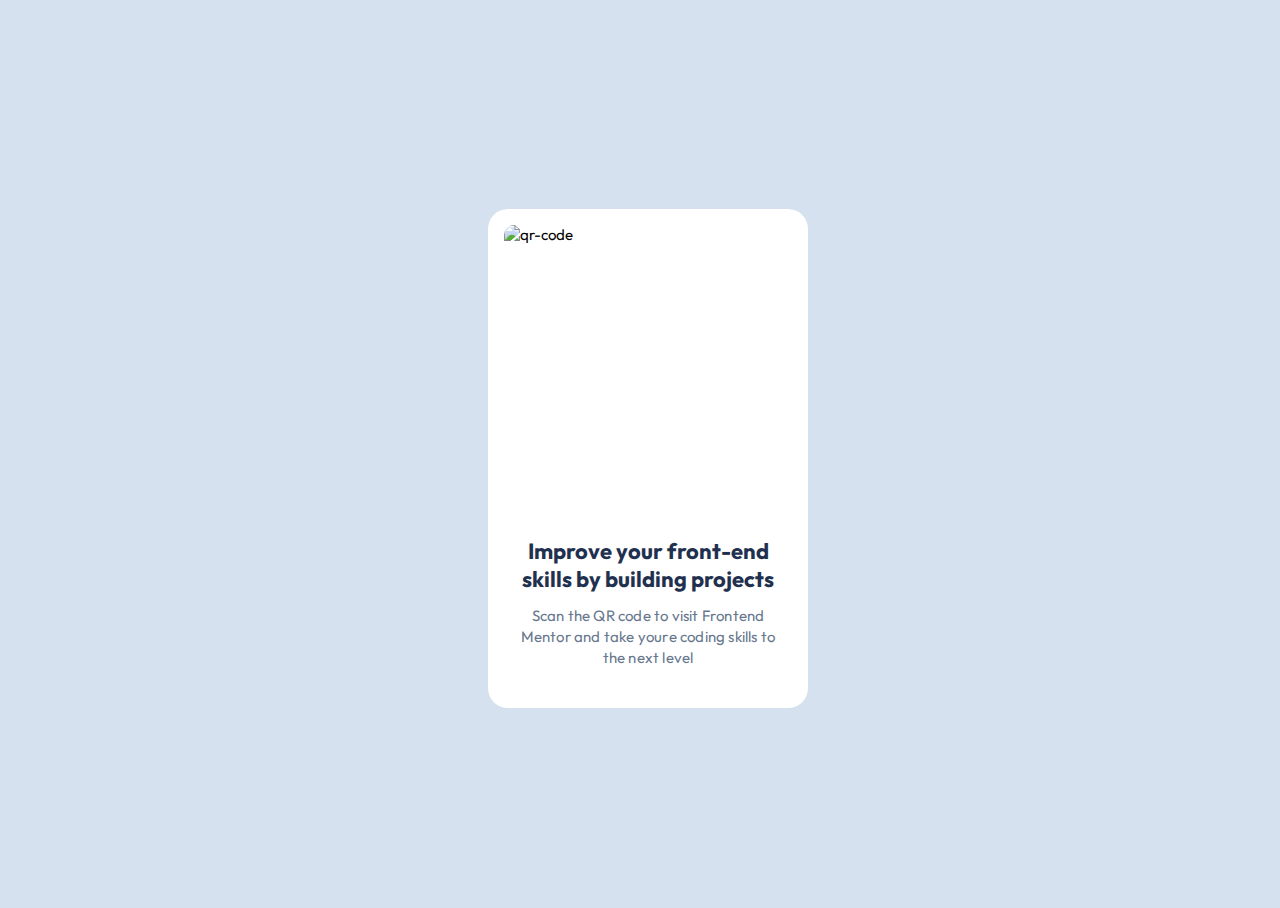
==== qr-code.html @ 661e67f7 "." ====
<!DOCTYPE html>
<head>
    <link rel="preconnect" href="https://fonts.googleapis.com">
    <link rel="preconnect" href="https://fonts.gstatic.com" crossorigin>
    <link href="https://fonts.googleapis.com/css2?family=Literata:ital,opsz,wght@0,7..72,200..900;1,7..72,200..900&family=Outfit:wght@100..900&display=swap" rel="stylesheet">
    <title>qr-code</title>
    <link rel="stylesheet" href="style.css">
</head>
<body>
    <div class="container-grid">
        <div class="container-flex">
            <img class="img" src="D:\My programms\Верстка\1\1\qr-code\images\image-qr-code.png" alt="qr-code">
            <div class="text-flex">
                <h1 class="h1">Improve your front-end <br>skills by building projects</h1>
                <p class="p">Scan the QR code to visit Frontend <br> Mentor and take youre coding skills to <br>the next level</p>
            </div>
        </div>
    </div>
</body>
---- style.css ----
html,body{
    height: 100%;
    width: 100%;
    Font-size: 15px;
    background-color: #d5e1ef;
    font-family: "Outfit", sans-serif;
}
.container-grid{
    height: 100%;
    width: 100%;
    display: grid;
    grid-template-columns: auto 320px auto;
    grid-template-rows: auto 499px auto;
    grid-template-areas: 
    ". . ."
    ". container ." 
    ". . .";
    justify-content: center;
    align-items: center;
}
.container-flex{
    display: flex;
    grid-area:container;
    height: 443px;
    width: 288px;
    border-radius: 20px;
    background-color: white;
    padding: 16px 16px 40px 16px;
    flex-direction: column; 
    justify-content: stretch;
    align-items: center;
    gap: 24px;
}
.img{
    width: 288px;
    height: 288px;
    border-radius: 10px;
}
.text-flex{
    width: 288px;
    height: 131px;
    display: flex;
    flex-direction: column;
    align-items: center;
    gap: 16px;
}
.h1{
    width: 256px;
    height: 52px;
    margin: 0;
    text-align: center;
    font-size: 22px;
    font-weight: bold;
    letter-spacing: 0px;
    color: #1f314f ;
}
.p{
    width: 256px;
    height: 63px;
    margin: 0;
    text-align: center;
    font-size: 15px;
    line-height: 140%;
    letter-spacing: 0.2px;
    color: #68778d;
}
@media screen  and (min-width: 1440px){
    .container-grid{
        grid-template-rows: auto 493px auto;
    }
    .container-flex{
        height: 437px;
    }
    .text-flex{
        height: 125px;
    }
    .p{
        height: 57px;
        line-height: 130%;
    }
}
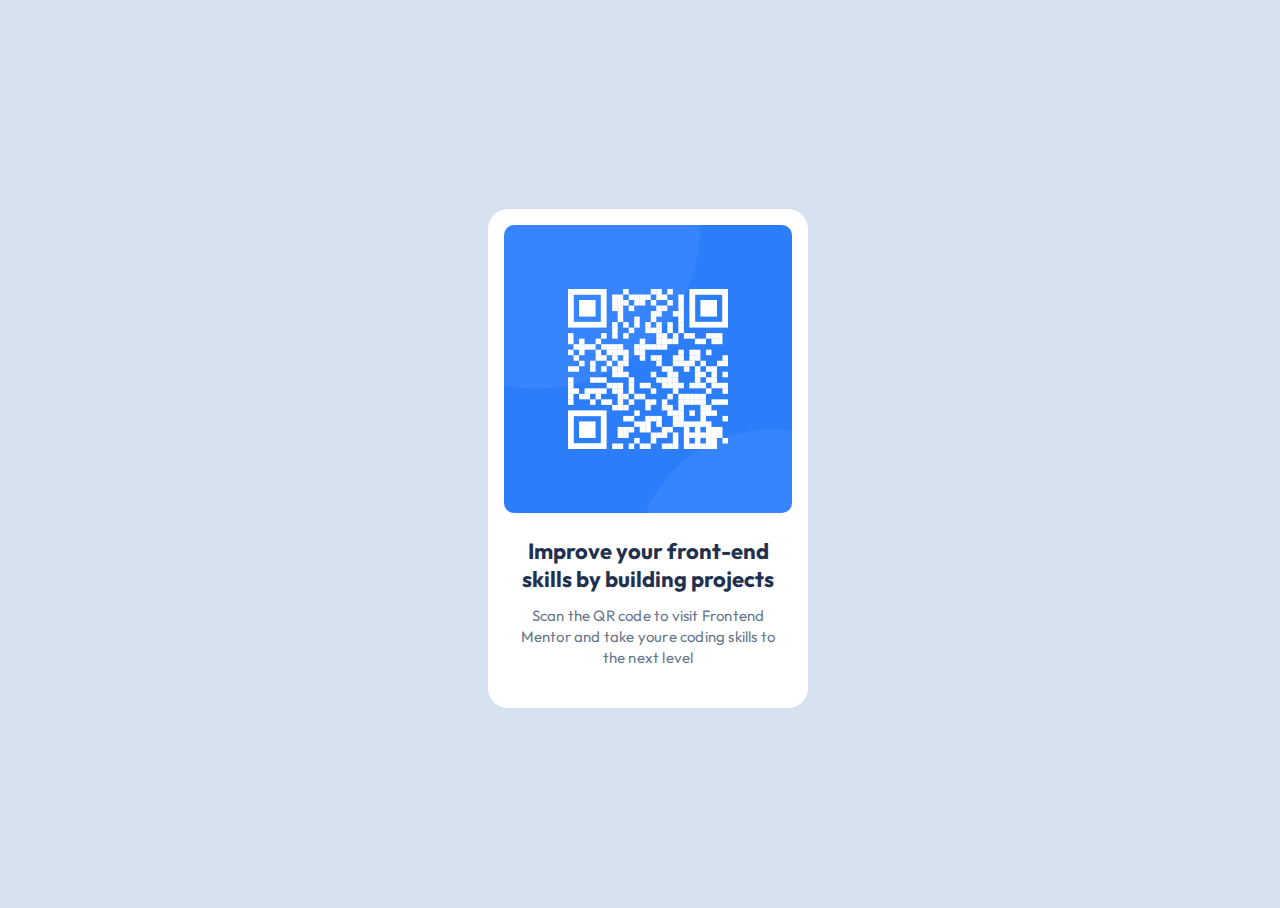
==== commit e18f4711: "img src changed" ====
--- a/qr-code.html
+++ b/qr-code.html
@@ -9,7 +9,7 @@
 <body>
     <div class="container-grid">
         <div class="container-flex">
-            <img class="img" src="D:\My programms\Верстка\1\1\qr-code\images\image-qr-code.png" alt="qr-code">
+            <img class="img" src=".\images\image-qr-code.png" alt="qr-code">
             <div class="text-flex">
                 <h1 class="h1">Improve your front-end <br>skills by building projects</h1>
                 <p class="p">Scan the QR code to visit Frontend <br> Mentor and take youre coding skills to <br>the next level</p>
